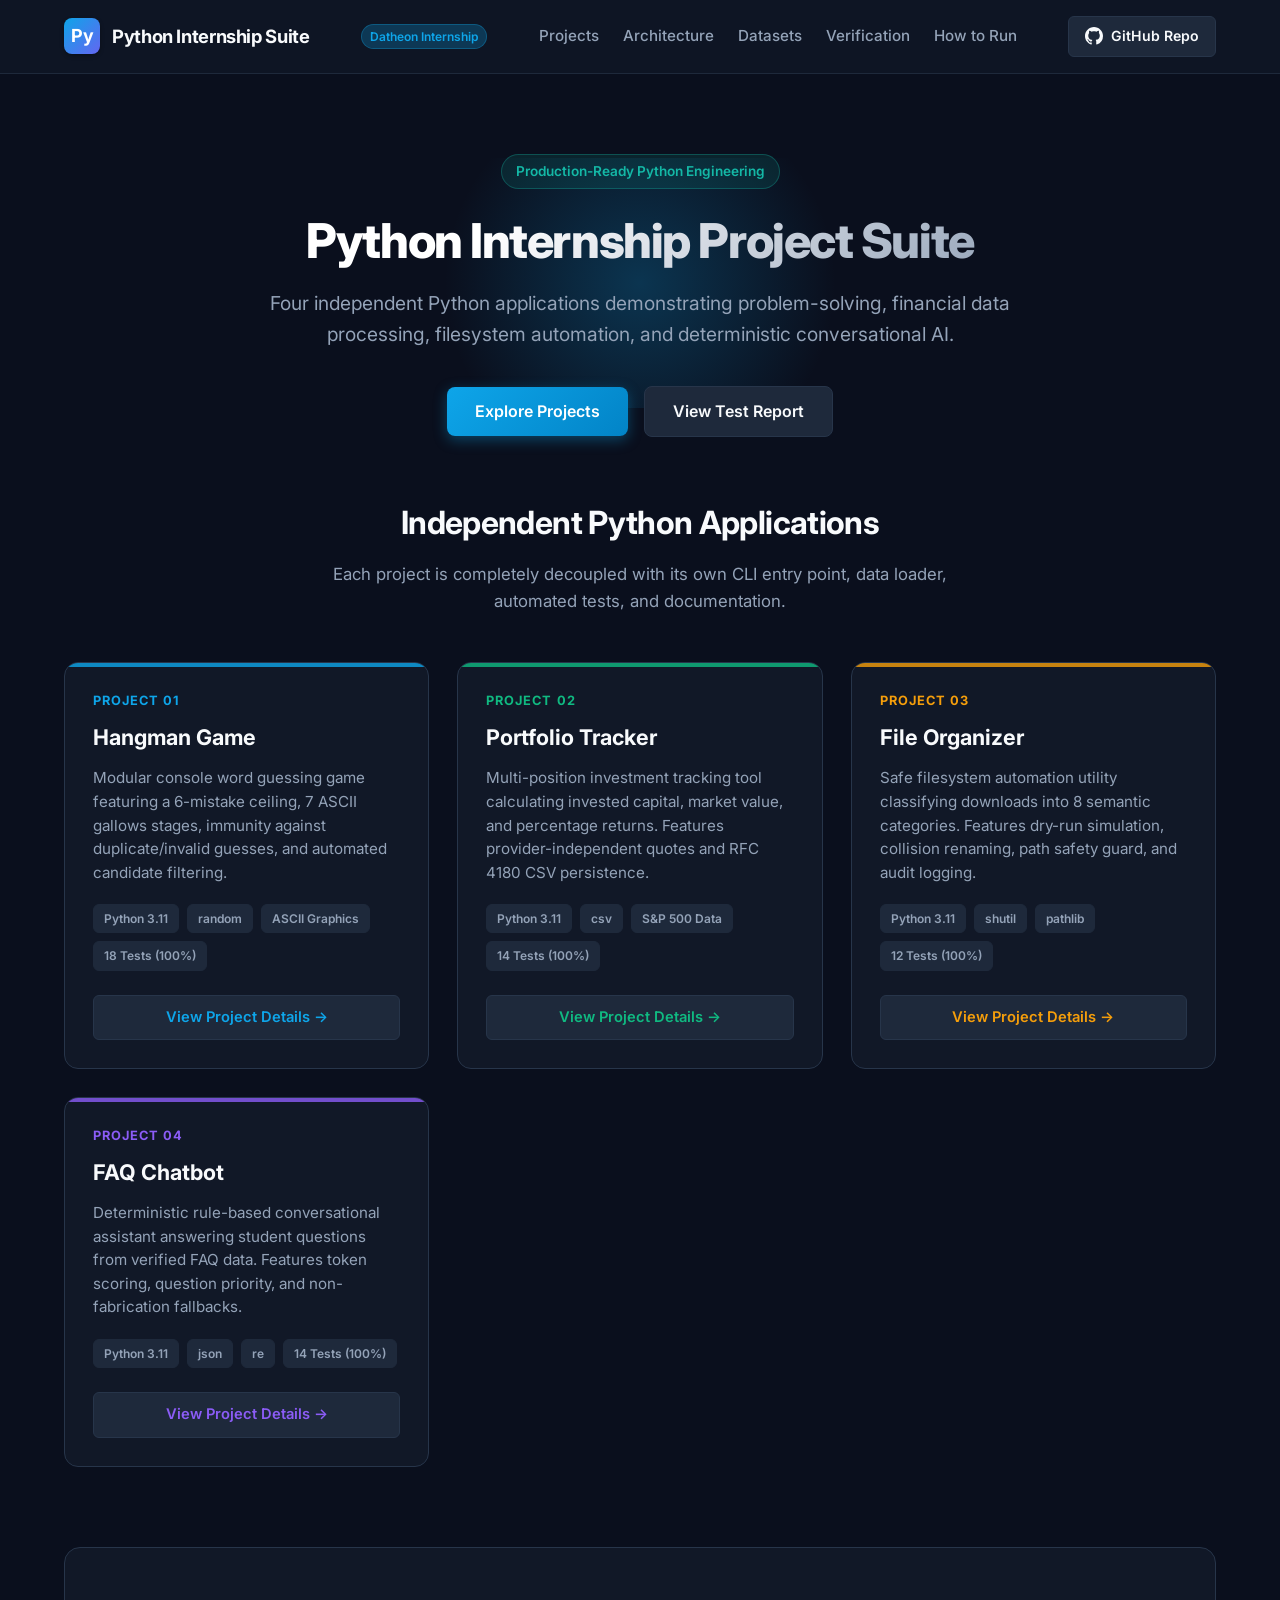
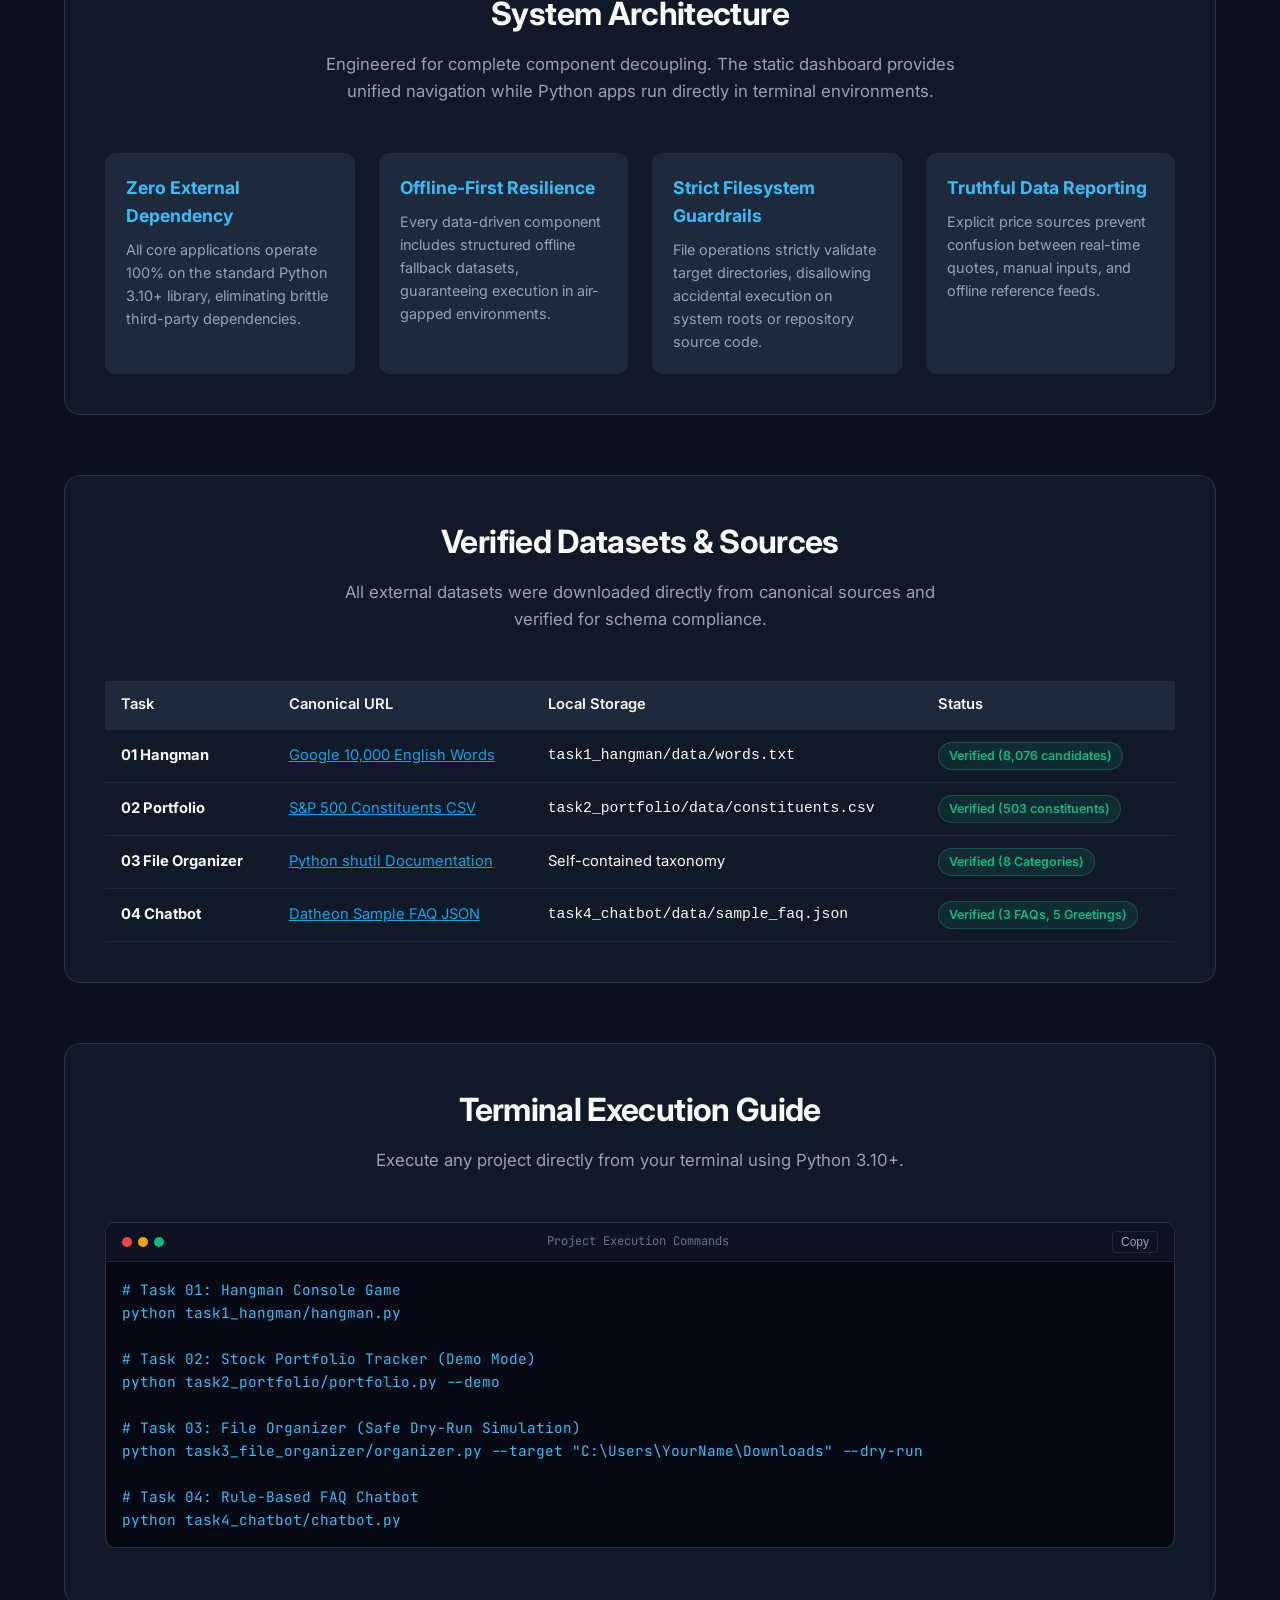
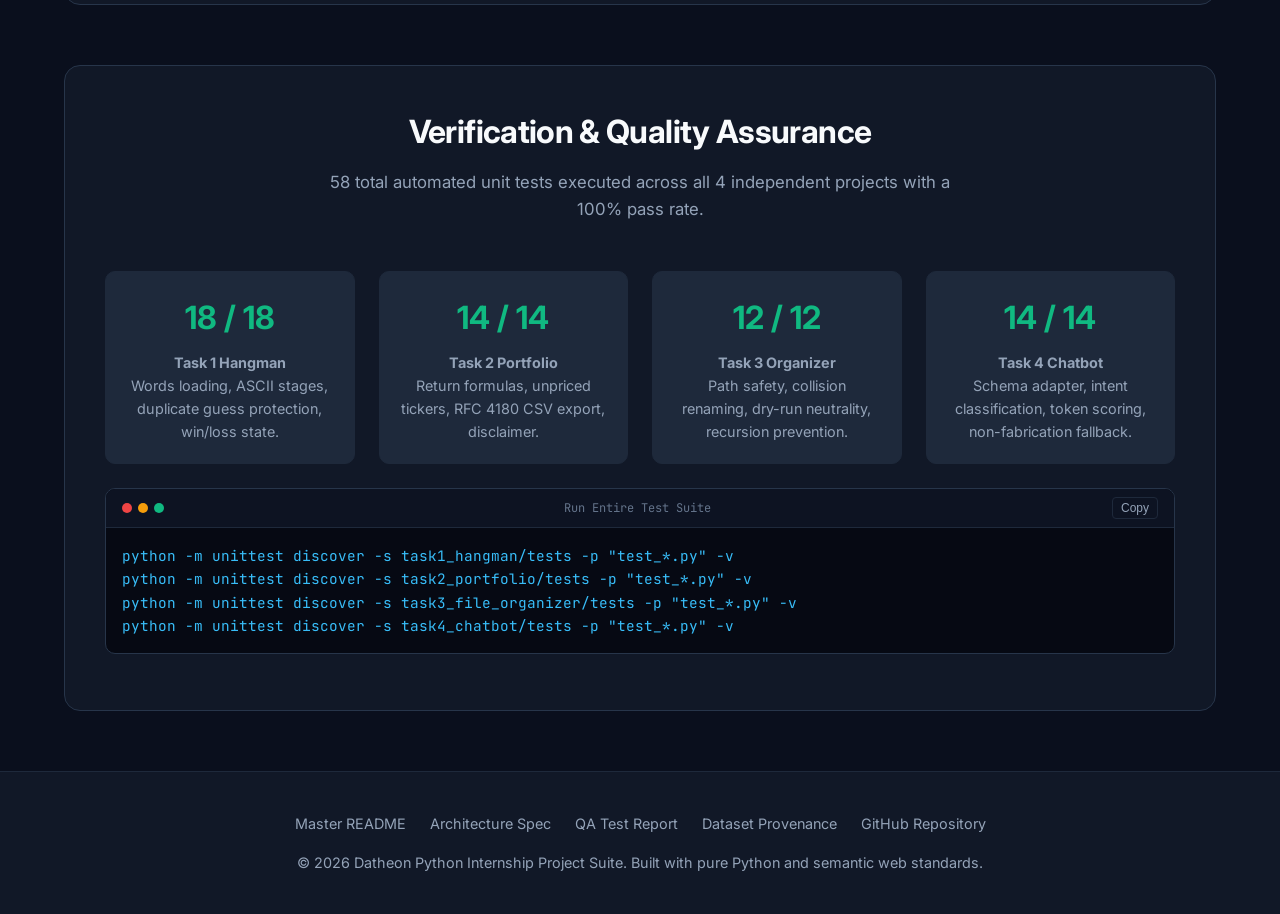
==== index.html @ d0af6e98 "feat(web): add project-specific entry portals and update all navigation to index.html" ====
<!DOCTYPE html>
<html lang="en">
<head>
  <meta charset="UTF-8">
  <meta name="viewport" content="width=device-width, initial-scale=1.0">
  <meta name="description" content="Datheon Python Internship Project Suite - Four independent, production-grade Python applications featuring word games, stock valuation, file automation, and rule-based conversational AI.">
  <title>Python Internship Project Suite | Universal Dashboard</title>
  <link rel="stylesheet" href="assets/css/styles.css">
  <link rel="preconnect" href="https://fonts.googleapis.com">
  <link rel="preconnect" href="https://fonts.gstatic.com" crossorigin>
  <link href="https://fonts.googleapis.com/css2?family=Inter:wght@400;500;600;700;800&family=JetBrains+Mono:wght@400;500;600&display=swap" rel="stylesheet">
</head>
<body>

  <!-- Site Navigation Header -->
  <header class="site-header">
    <div class="container nav-container">
      <a href="index.html" class="brand">
        <div class="brand-icon">Py</div>
        <div>
          <div class="brand-title">Python Internship Suite</div>
        </div>
      </a>
      <span class="brand-badge">Datheon Internship</span>
      <ul class="nav-links">
        <li><a href="#projects" class="nav-link">Projects</a></li>
        <li><a href="#architecture" class="nav-link">Architecture</a></li>
        <li><a href="#datasets" class="nav-link">Datasets</a></li>
        <li><a href="#verification" class="nav-link">Verification</a></li>
        <li><a href="#run" class="nav-link">How to Run</a></li>
      </ul>
      <a href="https://github.com/maheswari9080/Python-Programming-Internship-Datheon" target="_blank" rel="noopener noreferrer" class="btn-github">
        <svg width="18" height="18" viewBox="0 0 24 24" fill="currentColor"><path d="M12 0C5.37 0 0 5.37 0 12c0 5.31 3.435 9.795 8.205 11.385.6.105.825-.255.825-.57 0-.285-.015-1.23-.015-2.235-3.015.555-3.795-.735-4.035-1.41-.135-.345-.72-1.41-1.23-1.695-.42-.225-1.02-.78-.015-.795.945-.015 1.62.87 1.845 1.23 1.08 1.815 2.805 1.305 3.495.99.105-.78.42-1.305.765-1.605-2.67-.3-5.46-1.335-5.46-5.925 0-1.305.465-2.385 1.23-3.225-.12-.3-.54-1.53.12-3.18 0 0 1.005-.315 3.3 1.23.96-.27 1.98-.405 3-.405s2.04.135 3 .405c2.295-1.56 3.3-1.23 3.3-1.23.66 1.65.24 2.88.12 3.18.765.84 1.23 1.905 1.23 3.225 0 4.605-2.805 5.625-5.475 5.925.435.375.81 1.095.81 2.22 0 1.605-.015 2.895-.015 3.3 0 .315.225.69.825.57A12.02 12.02 0 0024 12c0-6.63-5.37-12-12-12z"/></svg>
        GitHub Repo
      </a>
    </div>
  </header>

  <!-- Hero Section -->
  <section class="hero">
    <div class="container hero-content">
      <div class="hero-badge">Production-Ready Python Engineering</div>
      <h1 class="hero-title">Python Internship Project Suite</h1>
      <p class="hero-subtitle">
        Four independent Python applications demonstrating problem-solving, financial data processing, 
        filesystem automation, and deterministic conversational AI.
      </p>
      <div class="hero-actions">
        <a href="#projects" class="btn-primary">Explore Projects</a>
        <a href="#verification" class="btn-secondary">View Test Report</a>
      </div>
    </div>
  </section>

  <main class="container">

    <!-- Four Projects Grid -->
    <section id="projects">
      <div class="section-heading">
        <h2 class="section-title">Independent Python Applications</h2>
        <p class="section-description">
          Each project is completely decoupled with its own CLI entry point, data loader, automated tests, and documentation.
        </p>
      </div>

      <div class="projects-grid">

        <!-- Project 01 -->
        <article class="project-card" style="--card-accent: #0ea5e9;">
          <div>
            <div class="card-number">Project 01</div>
            <h3 class="card-title">Hangman Game</h3>
            <p class="card-description">
              Modular console word guessing game featuring a 6-mistake ceiling, 7 ASCII gallows stages, 
              immunity against duplicate/invalid guesses, and automated candidate filtering.
            </p>
            <div class="tag-list">
              <span class="tag">Python 3.11</span>
              <span class="tag">random</span>
              <span class="tag">ASCII Graphics</span>
              <span class="tag">18 Tests (100%)</span>
            </div>
          </div>
          <a href="task1_hangman/index.html" class="card-action">View Project Details &rarr;</a>
        </article>

        <!-- Project 02 -->
        <article class="project-card" style="--card-accent: #10b981;">
          <div>
            <div class="card-number">Project 02</div>
            <h3 class="card-title">Portfolio Tracker</h3>
            <p class="card-description">
              Multi-position investment tracking tool calculating invested capital, market value, 
              and percentage returns. Features provider-independent quotes and RFC 4180 CSV persistence.
            </p>
            <div class="tag-list">
              <span class="tag">Python 3.11</span>
              <span class="tag">csv</span>
              <span class="tag">S&P 500 Data</span>
              <span class="tag">14 Tests (100%)</span>
            </div>
          </div>
          <a href="task2_portfolio/index.html" class="card-action">View Project Details &rarr;</a>
        </article>

        <!-- Project 03 -->
        <article class="project-card" style="--card-accent: #f59e0b;">
          <div>
            <div class="card-number">Project 03</div>
            <h3 class="card-title">File Organizer</h3>
            <p class="card-description">
              Safe filesystem automation utility classifying downloads into 8 semantic categories. 
              Features dry-run simulation, collision renaming, path safety guard, and audit logging.
            </p>
            <div class="tag-list">
              <span class="tag">Python 3.11</span>
              <span class="tag">shutil</span>
              <span class="tag">pathlib</span>
              <span class="tag">12 Tests (100%)</span>
            </div>
          </div>
          <a href="task3_file_organizer/index.html" class="card-action">View Project Details &rarr;</a>
        </article>

        <!-- Project 04 -->
        <article class="project-card" style="--card-accent: #8b5cf6;">
          <div>
            <div class="card-number">Project 04</div>
            <h3 class="card-title">FAQ Chatbot</h3>
            <p class="card-description">
              Deterministic rule-based conversational assistant answering student questions from verified FAQ data. 
              Features token scoring, question priority, and non-fabrication fallbacks.
            </p>
            <div class="tag-list">
              <span class="tag">Python 3.11</span>
              <span class="tag">json</span>
              <span class="tag">re</span>
              <span class="tag">14 Tests (100%)</span>
            </div>
          </div>
          <a href="task4_chatbot/index.html" class="card-action">View Project Details &rarr;</a>
        </article>

      </div>
    </section>

    <!-- Architecture Section -->
    <section id="architecture" class="info-section">
      <div class="section-heading">
        <h2 class="section-title">System Architecture</h2>
        <p class="section-description">
          Engineered for complete component decoupling. The static dashboard provides unified navigation while Python apps run directly in terminal environments.
        </p>
      </div>
      <div class="feature-grid">
        <div class="feature-box">
          <h4>Zero External Dependency</h4>
          <p>All core applications operate 100% on the standard Python 3.10+ library, eliminating brittle third-party dependencies.</p>
        </div>
        <div class="feature-box">
          <h4>Offline-First Resilience</h4>
          <p>Every data-driven component includes structured offline fallback datasets, guaranteeing execution in air-gapped environments.</p>
        </div>
        <div class="feature-box">
          <h4>Strict Filesystem Guardrails</h4>
          <p>File operations strictly validate target directories, disallowing accidental execution on system roots or repository source code.</p>
        </div>
        <div class="feature-box">
          <h4>Truthful Data Reporting</h4>
          <p>Explicit price sources prevent confusion between real-time quotes, manual inputs, and offline reference feeds.</p>
        </div>
      </div>
    </section>

    <!-- Datasets Section -->
    <section id="datasets" class="info-section">
      <div class="section-heading">
        <h2 class="section-title">Verified Datasets & Sources</h2>
        <p class="section-description">
          All external datasets were downloaded directly from canonical sources and verified for schema compliance.
        </p>
      </div>
      <table class="audit-table">
        <thead>
          <tr>
            <th>Task</th>
            <th>Canonical URL</th>
            <th>Local Storage</th>
            <th>Status</th>
          </tr>
        </thead>
        <tbody>
          <tr>
            <td><strong>01 Hangman</strong></td>
            <td><a href="https://raw.githubusercontent.com/first20hours/google-10000-english/master/google-10000-english-no-swears.txt" target="_blank" style="color:var(--primary);">Google 10,000 English Words</a></td>
            <td><code>task1_hangman/data/words.txt</code></td>
            <td><span class="status-badge verified">Verified (8,076 candidates)</span></td>
          </tr>
          <tr>
            <td><strong>02 Portfolio</strong></td>
            <td><a href="https://raw.githubusercontent.com/datasets/s-and-p-500-companies/master/data/constituents.csv" target="_blank" style="color:var(--primary);">S&P 500 Constituents CSV</a></td>
            <td><code>task2_portfolio/data/constituents.csv</code></td>
            <td><span class="status-badge verified">Verified (503 constituents)</span></td>
          </tr>
          <tr>
            <td><strong>03 File Organizer</strong></td>
            <td><a href="https://docs.python.org/3/library/shutil.html" target="_blank" style="color:var(--primary);">Python shutil Documentation</a></td>
            <td>Self-contained taxonomy</td>
            <td><span class="status-badge verified">Verified (8 Categories)</span></td>
          </tr>
          <tr>
            <td><strong>04 Chatbot</strong></td>
            <td><a href="https://www.datheon.in/datasets/sample_faq.json" target="_blank" style="color:var(--primary);">Datheon Sample FAQ JSON</a></td>
            <td><code>task4_chatbot/data/sample_faq.json</code></td>
            <td><span class="status-badge verified">Verified (3 FAQs, 5 Greetings)</span></td>
          </tr>
        </tbody>
      </table>
    </section>

    <!-- How to Run Section -->
    <section id="run" class="info-section">
      <div class="section-heading">
        <h2 class="section-title">Terminal Execution Guide</h2>
        <p class="section-description">
          Execute any project directly from your terminal using Python 3.10+.
        </p>
      </div>

      <div class="terminal-card">
        <div class="terminal-header">
          <div class="terminal-dots">
            <div class="dot dot-red"></div>
            <div class="dot dot-yellow"></div>
            <div class="dot dot-green"></div>
          </div>
          <span class="terminal-title">Project Execution Commands</span>
          <button class="btn-copy" data-target="cmd-run">Copy</button>
        </div>
        <div class="terminal-body" id="cmd-run"># Task 01: Hangman Console Game
python task1_hangman/hangman.py

# Task 02: Stock Portfolio Tracker (Demo Mode)
python task2_portfolio/portfolio.py --demo

# Task 03: File Organizer (Safe Dry-Run Simulation)
python task3_file_organizer/organizer.py --target "C:\Users\YourName\Downloads" --dry-run

# Task 04: Rule-Based FAQ Chatbot
python task4_chatbot/chatbot.py</div>
      </div>
    </section>

    <!-- Verification Section -->
    <section id="verification" class="info-section">
      <div class="section-heading">
        <h2 class="section-title">Verification & Quality Assurance</h2>
        <p class="section-description">
          58 total automated unit tests executed across all 4 independent projects with a 100% pass rate.
        </p>
      </div>

      <div class="feature-grid">
        <div class="feature-box" style="text-align: center;">
          <h4 style="font-size: 2rem; color: var(--success);">18 / 18</h4>
          <p><strong>Task 1 Hangman</strong><br>Words loading, ASCII stages, duplicate guess protection, win/loss state.</p>
        </div>
        <div class="feature-box" style="text-align: center;">
          <h4 style="font-size: 2rem; color: var(--success);">14 / 14</h4>
          <p><strong>Task 2 Portfolio</strong><br>Return formulas, unpriced tickers, RFC 4180 CSV export, disclaimer.</p>
        </div>
        <div class="feature-box" style="text-align: center;">
          <h4 style="font-size: 2rem; color: var(--success);">12 / 12</h4>
          <p><strong>Task 3 Organizer</strong><br>Path safety, collision renaming, dry-run neutrality, recursion prevention.</p>
        </div>
        <div class="feature-box" style="text-align: center;">
          <h4 style="font-size: 2rem; color: var(--success);">14 / 14</h4>
          <p><strong>Task 4 Chatbot</strong><br>Schema adapter, intent classification, token scoring, non-fabrication fallback.</p>
        </div>
      </div>

      <div class="terminal-card" style="margin-top: 24px;">
        <div class="terminal-header">
          <div class="terminal-dots">
            <div class="dot dot-red"></div>
            <div class="dot dot-yellow"></div>
            <div class="dot dot-green"></div>
          </div>
          <span class="terminal-title">Run Entire Test Suite</span>
          <button class="btn-copy" data-target="cmd-test">Copy</button>
        </div>
        <div class="terminal-body" id="cmd-test">python -m unittest discover -s task1_hangman/tests -p "test_*.py" -v
python -m unittest discover -s task2_portfolio/tests -p "test_*.py" -v
python -m unittest discover -s task3_file_organizer/tests -p "test_*.py" -v
python -m unittest discover -s task4_chatbot/tests -p "test_*.py" -v</div>
      </div>
    </section>

  </main>

  <!-- Site Footer -->
  <footer class="site-footer">
    <div class="container">
      <ul class="footer-links">
        <li><a href="README.md">Master README</a></li>
        <li><a href="docs/ARCHITECTURE.md">Architecture Spec</a></li>
        <li><a href="docs/TEST_REPORT.md">QA Test Report</a></li>
        <li><a href="docs/DATASET_SOURCES.md">Dataset Provenance</a></li>
        <li><a href="https://github.com/maheswari9080/Python-Programming-Internship-Datheon" target="_blank" rel="noopener noreferrer">GitHub Repository</a></li>
      </ul>
      <p>&copy; 2026 Datheon Python Internship Project Suite. Built with pure Python and semantic web standards.</p>
    </div>
  </footer>

  <script src="assets/js/main.js"></script>
</body>
</html>
---- assets/css/styles.css ----
/* ==========================================================================
   Design Tokens & Modern Styling System (design-colorize compliant)
   Datheon Python Internship Project Suite Universal Portal
   ========================================================================== */

:root {
  /* Color Roles - Canvas & Elevated Surfaces */
  --bg-canvas: #0a0f1d;
  --bg-surface: #111827;
  --bg-surface-elevated: #1e293b;
  --bg-surface-glass: rgba(17, 24, 39, 0.75);
  --bg-surface-hover: #263349;

  /* Brand & Accent Palettes */
  --primary: #0ea5e9;
  --primary-hover: #38bdf8;
  --primary-glow: rgba(14, 165, 233, 0.25);
  --accent-teal: #14b8a6;
  --accent-indigo: #6366f1;
  --accent-purple: #8b5cf6;

  /* Semantic State Roles */
  --success: #10b981;
  --success-bg: rgba(16, 185, 129, 0.12);
  --warning: #f59e0b;
  --warning-bg: rgba(245, 158, 11, 0.12);
  --danger: #ef4444;
  --danger-bg: rgba(239, 68, 68, 0.12);

  /* Typography Colors (WCAG AAA/AA Compliant) */
  --text-primary: #f8fafc;
  --text-secondary: #94a3b8;
  --text-muted: #64748b;
  --text-contrast: #ffffff;

  /* Borders & Dividers */
  --border-subtle: #1e293b;
  --border-card: #27354a;
  --border-focus: #38bdf8;

  /* Shadows & Depth */
  --shadow-sm: 0 2px 4px rgba(0, 0, 0, 0.3);
  --shadow-md: 0 6px 18px rgba(0, 0, 0, 0.4);
  --shadow-lg: 0 14px 34px rgba(0, 0, 0, 0.5);
  --shadow-glow: 0 0 25px rgba(14, 165, 233, 0.15);

  /* Typography Stack */
  --font-sans: 'Inter', system-ui, -apple-system, BlinkMacSystemFont, "Segoe UI", Roboto, sans-serif;
  --font-mono: 'JetBrains Mono', 'Fira Code', Consolas, "Courier New", monospace;

  /* Transitions */
  --transition-fast: 150ms cubic-bezier(0.4, 0, 0.2, 1);
  --transition-normal: 250ms cubic-bezier(0.4, 0, 0.2, 1);
}

/* Base Reset */
*, *::before, *::after {
  box-sizing: border-box;
  margin: 0;
  padding: 0;
}

body {
  font-family: var(--font-sans);
  background-color: var(--bg-canvas);
  color: var(--text-primary);
  line-height: 1.6;
  min-height: 100vh;
  display: flex;
  flex-direction: column;
  -webkit-font-smoothing: antialiased;
}

/* Universal Layout Container */
.container {
  width: 100%;
  max-width: 1200px;
  margin: 0 auto;
  padding: 0 24px;
}

/* Header & Navigation Bar */
.site-header {
  position: sticky;
  top: 0;
  z-index: 100;
  background: var(--bg-surface-glass);
  backdrop-filter: blur(14px);
  -webkit-backdrop-filter: blur(14px);
  border-bottom: 1px solid var(--border-subtle);
  padding: 16px 0;
}

.nav-container {
  display: flex;
  align-items: center;
  justify-content: space-between;
}

.brand {
  display: flex;
  align-items: center;
  gap: 12px;
  text-decoration: none;
  color: var(--text-primary);
}

.brand-icon {
  width: 36px;
  height: 36px;
  background: linear-gradient(135deg, var(--primary), var(--accent-indigo));
  border-radius: 8px;
  display: flex;
  align-items: center;
  justify-content: center;
  font-weight: 700;
  font-size: 18px;
  color: #fff;
  box-shadow: var(--shadow-sm);
}

.brand-title {
  font-size: 1.15rem;
  font-weight: 700;
  letter-spacing: -0.02em;
}

.brand-badge {
  font-size: 0.75rem;
  font-weight: 600;
  color: var(--primary);
  background: var(--primary-glow);
  padding: 2px 8px;
  border-radius: 9999px;
  border: 1px solid rgba(14, 165, 233, 0.3);
}

.nav-links {
  display: flex;
  align-items: center;
  gap: 24px;
  list-style: none;
}

.nav-link {
  text-decoration: none;
  color: var(--text-secondary);
  font-size: 0.95rem;
  font-weight: 500;
  transition: color var(--transition-fast);
}

.nav-link:hover, .nav-link:focus {
  color: var(--primary-hover);
}

.btn-github {
  display: inline-flex;
  align-items: center;
  gap: 8px;
  padding: 8px 16px;
  border-radius: 6px;
  background: var(--bg-surface-elevated);
  border: 1px solid var(--border-card);
  color: var(--text-primary);
  text-decoration: none;
  font-size: 0.88rem;
  font-weight: 600;
  transition: all var(--transition-fast);
}

.btn-github:hover {
  background: var(--bg-surface-hover);
  border-color: var(--primary);
  box-shadow: var(--shadow-glow);
}

/* Hero Section */
.hero {
  padding: 80px 0 60px;
  text-align: center;
  position: relative;
}

.hero::after {
  content: "";
  position: absolute;
  top: 20%;
  left: 50%;
  transform: translateX(-50%);
  width: 500px;
  height: 250px;
  background: radial-gradient(circle, var(--primary-glow) 0%, transparent 70%);
  pointer-events: none;
  z-index: 0;
}

.hero-content {
  position: relative;
  z-index: 1;
  max-width: 800px;
  margin: 0 auto;
}

.hero-badge {
  display: inline-flex;
  align-items: center;
  gap: 8px;
  font-size: 0.85rem;
  font-weight: 600;
  color: var(--accent-teal);
  background: rgba(20, 184, 166, 0.12);
  border: 1px solid rgba(20, 184, 166, 0.3);
  padding: 6px 14px;
  border-radius: 9999px;
  margin-bottom: 24px;
}

.hero-title {
  font-size: 3rem;
  font-weight: 800;
  letter-spacing: -0.03em;
  line-height: 1.15;
  margin-bottom: 20px;
  background: linear-gradient(135deg, #ffffff 30%, var(--text-secondary) 100%);
  -webkit-background-clip: text;
  -webkit-text-fill-color: transparent;
}

.hero-subtitle {
  font-size: 1.2rem;
  color: var(--text-secondary);
  line-height: 1.6;
  margin-bottom: 36px;
}

.hero-actions {
  display: flex;
  align-items: center;
  justify-content: center;
  gap: 16px;
  flex-wrap: wrap;
}

.btn-primary {
  padding: 12px 28px;
  border-radius: 8px;
  background: linear-gradient(135deg, var(--primary), #0284c7);
  color: #fff;
  font-weight: 600;
  font-size: 1rem;
  text-decoration: none;
  border: none;
  cursor: pointer;
  box-shadow: 0 4px 14px rgba(14, 165, 233, 0.35);
  transition: all var(--transition-normal);
}

.btn-primary:hover {
  transform: translateY(-2px);
  box-shadow: 0 6px 20px rgba(14, 165, 233, 0.5);
}

.btn-secondary {
  padding: 12px 28px;
  border-radius: 8px;
  background: var(--bg-surface-elevated);
  border: 1px solid var(--border-card);
  color: var(--text-primary);
  font-weight: 600;
  font-size: 1rem;
  text-decoration: none;
  transition: all var(--transition-normal);
}

.btn-secondary:hover {
  background: var(--bg-surface-hover);
  border-color: var(--primary);
}

/* Section Common Styling */
.section-heading {
  text-align: center;
  margin-bottom: 48px;
}

.section-title {
  font-size: 2rem;
  font-weight: 700;
  letter-spacing: -0.02em;
  margin-bottom: 12px;
}

.section-description {
  color: var(--text-secondary);
  font-size: 1.05rem;
  max-width: 650px;
  margin: 0 auto;
}

/* Projects Cards Grid */
.projects-grid {
  display: grid;
  grid-template-columns: repeat(auto-fit, minmax(270px, 1fr));
  gap: 28px;
  margin-bottom: 80px;
}

.project-card {
  background: var(--bg-surface);
  border: 1px solid var(--border-card);
  border-radius: 14px;
  padding: 28px;
  display: flex;
  flex-direction: column;
  justify-content: space-between;
  transition: all var(--transition-normal);
  position: relative;
  overflow: hidden;
}

.project-card::before {
  content: "";
  position: absolute;
  top: 0;
  left: 0;
  width: 100%;
  height: 4px;
  background: var(--card-accent, var(--primary));
  opacity: 0.8;
}

.project-card:hover {
  transform: translateY(-5px);
  border-color: var(--border-focus);
  box-shadow: var(--shadow-lg), var(--shadow-glow);
}

.card-number {
  font-size: 0.8rem;
  font-weight: 700;
  color: var(--card-accent, var(--primary));
  letter-spacing: 0.08em;
  text-transform: uppercase;
  margin-bottom: 8px;
}

.card-title {
  font-size: 1.35rem;
  font-weight: 700;
  margin-bottom: 12px;
  color: var(--text-primary);
}

.card-description {
  font-size: 0.95rem;
  color: var(--text-secondary);
  line-height: 1.55;
  margin-bottom: 20px;
  flex-grow: 1;
}

.tag-list {
  display: flex;
  flex-wrap: wrap;
  gap: 8px;
  margin-bottom: 24px;
}

.tag {
  font-size: 0.75rem;
  font-weight: 600;
  padding: 4px 10px;
  border-radius: 6px;
  background: var(--bg-surface-elevated);
  color: var(--text-secondary);
  border: 1px solid var(--border-subtle);
}

.card-action {
  display: inline-flex;
  align-items: center;
  justify-content: center;
  gap: 8px;
  padding: 10px 18px;
  border-radius: 6px;
  background: var(--bg-surface-elevated);
  border: 1px solid var(--border-card);
  color: var(--card-accent, var(--primary));
  text-decoration: none;
  font-weight: 600;
  font-size: 0.92rem;
  transition: all var(--transition-fast);
}

.card-action:hover {
  background: var(--card-accent, var(--primary));
  color: #fff;
  border-color: var(--card-accent, var(--primary));
}

/* Feature Breakdown & Architecture */
.info-section {
  background: var(--bg-surface);
  border: 1px solid var(--border-card);
  border-radius: 16px;
  padding: 40px;
  margin-bottom: 60px;
}

.feature-grid {
  display: grid;
  grid-template-columns: repeat(auto-fit, minmax(240px, 1fr));
  gap: 24px;
}

.feature-box {
  background: var(--bg-surface-elevated);
  border: 1px solid var(--border-subtle);
  border-radius: 10px;
  padding: 20px;
}

.feature-box h4 {
  font-size: 1.1rem;
  margin-bottom: 8px;
  color: var(--primary-hover);
}

.feature-box p {
  font-size: 0.9rem;
  color: var(--text-secondary);
}

/* Code Snippet Box */
.terminal-card {
  background: #060913;
  border: 1px solid var(--border-card);
  border-radius: 10px;
  overflow: hidden;
  margin: 16px 0;
}

.terminal-header {
  background: #0d1322;
  padding: 8px 16px;
  display: flex;
  align-items: center;
  justify-content: space-between;
  border-bottom: 1px solid var(--border-subtle);
}

.terminal-dots {
  display: flex;
  gap: 6px;
}

.dot {
  width: 10px;
  height: 10px;
  border-radius: 50%;
}
.dot-red { background: #ef4444; }
.dot-yellow { background: #f59e0b; }
.dot-green { background: #10b981; }

.terminal-title {
  font-size: 0.75rem;
  font-family: var(--font-mono);
  color: var(--text-muted);
}

.btn-copy {
  background: none;
  border: 1px solid var(--border-subtle);
  color: var(--text-secondary);
  font-size: 0.75rem;
  padding: 3px 8px;
  border-radius: 4px;
  cursor: pointer;
  transition: all var(--transition-fast);
}

.btn-copy:hover {
  color: var(--text-primary);
  border-color: var(--primary);
}

.terminal-body {
  padding: 16px;
  font-family: var(--font-mono);
  font-size: 0.9rem;
  color: #38bdf8;
  overflow-x: auto;
  white-space: pre-wrap;
}

/* Status Audit Table */
.audit-table {
  width: 100%;
  border-collapse: collapse;
  margin-top: 16px;
  font-size: 0.92rem;
}

.audit-table th, .audit-table td {
  padding: 12px 16px;
  text-align: left;
  border-bottom: 1px solid var(--border-subtle);
}

.audit-table th {
  background: var(--bg-surface-elevated);
  color: var(--text-primary);
  font-weight: 600;
}

.status-badge {
  display: inline-flex;
  align-items: center;
  gap: 6px;
  padding: 3px 10px;
  border-radius: 9999px;
  font-size: 0.78rem;
  font-weight: 600;
}
.status-badge.verified {
  background: var(--success-bg);
  color: var(--success);
  border: 1px solid rgba(16, 185, 129, 0.3);
}

/* Footer */
.site-footer {
  margin-top: auto;
  border-top: 1px solid var(--border-subtle);
  background: var(--bg-surface);
  padding: 40px 0;
  text-align: center;
  color: var(--text-secondary);
  font-size: 0.9rem;
}

.footer-links {
  display: flex;
  justify-content: center;
  gap: 24px;
  margin-bottom: 16px;
  list-style: none;
}

.footer-links a {
  color: var(--text-secondary);
  text-decoration: none;
  transition: color var(--transition-fast);
}

.footer-links a:hover {
  color: var(--primary);
}

/* Subpage Breadcrumb */
.breadcrumb {
  margin: 20px 0;
  font-size: 0.9rem;
}

.breadcrumb a {
  color: var(--primary);
  text-decoration: none;
}

.breadcrumb span {
  color: var(--text-muted);
  margin: 0 8px;
}

/* Accessibility & Reduced Motion */
@media (prefers-reduced-motion: reduce) {
  *, *::before, *::after {
    animation-duration: 0.01ms !important;
    animation-iteration-count: 1 !important;
    transition-duration: 0.01ms !important;
    scroll-behavior: auto !important;
  }
}

/* Responsive adjustments */
@media (max-width: 768px) {
  .hero-title { font-size: 2.2rem; }
  .nav-links { display: none; }
  .info-section { padding: 24px; }
}
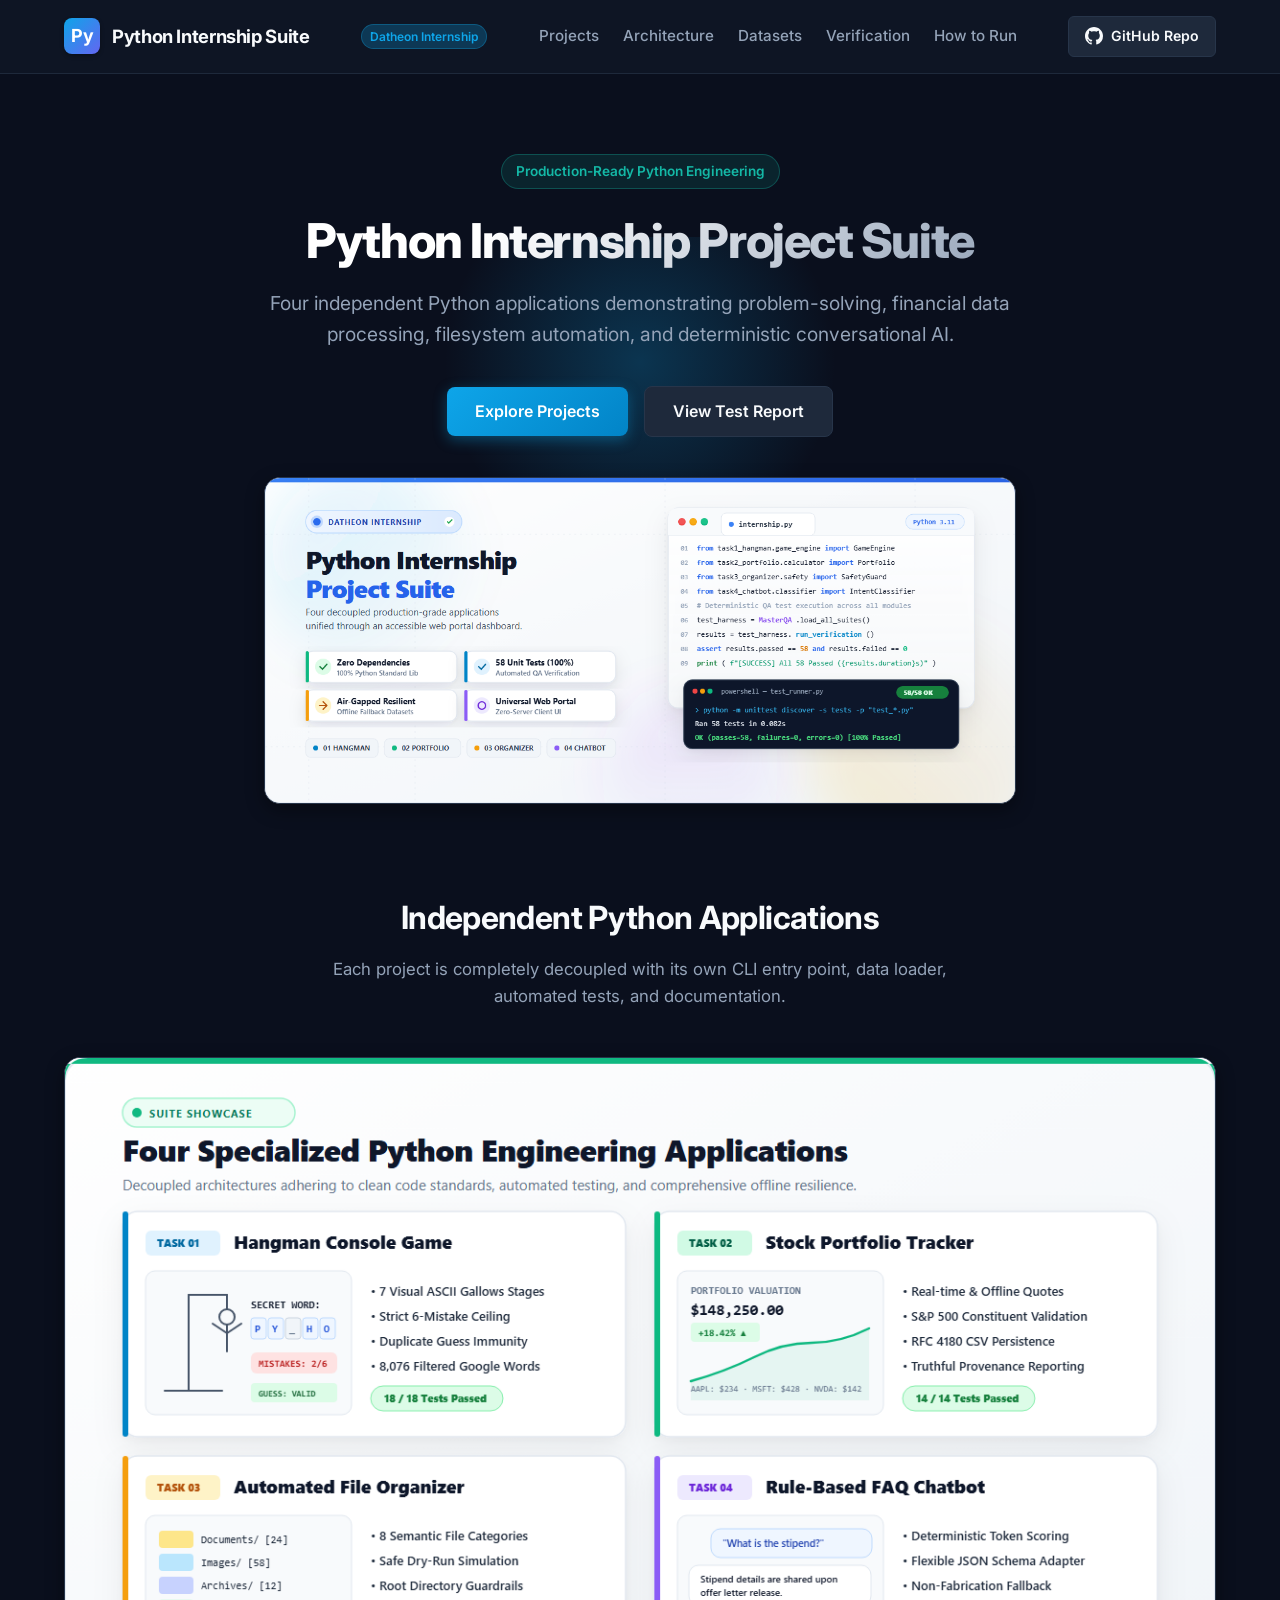
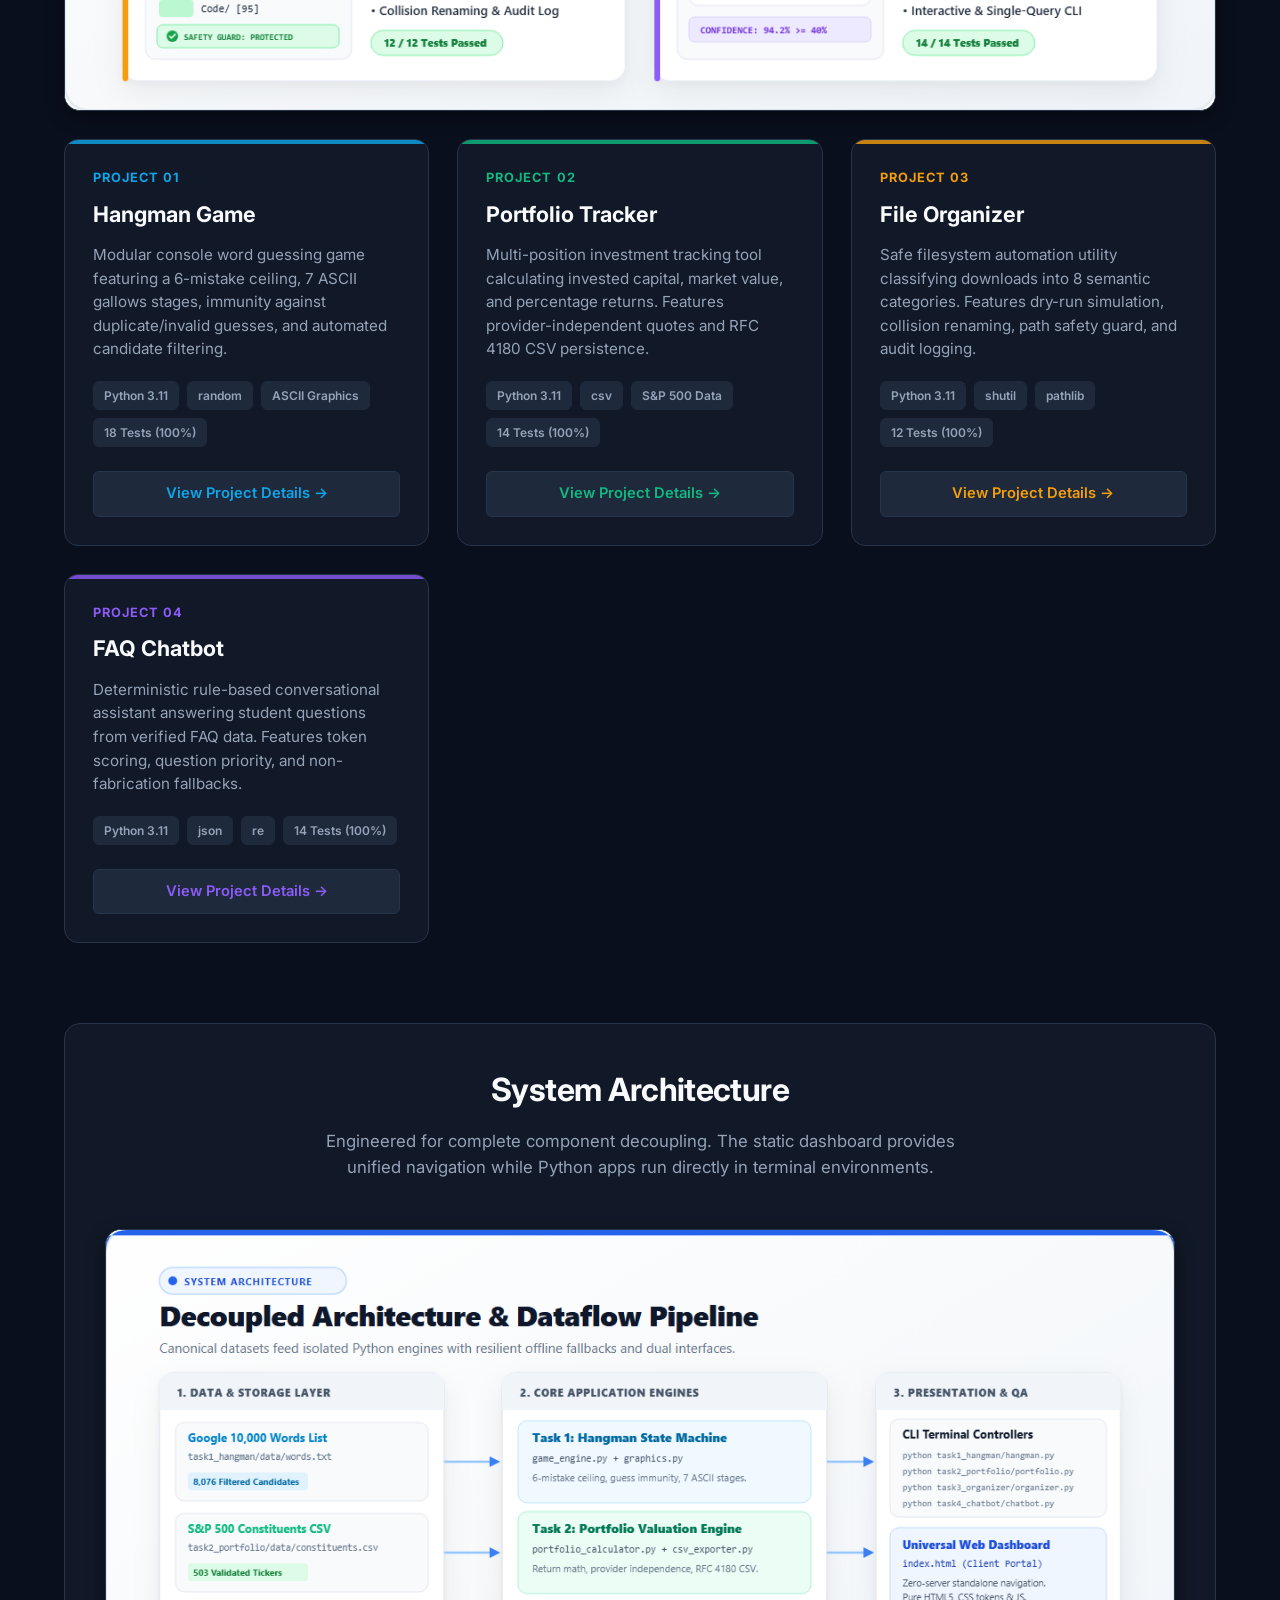
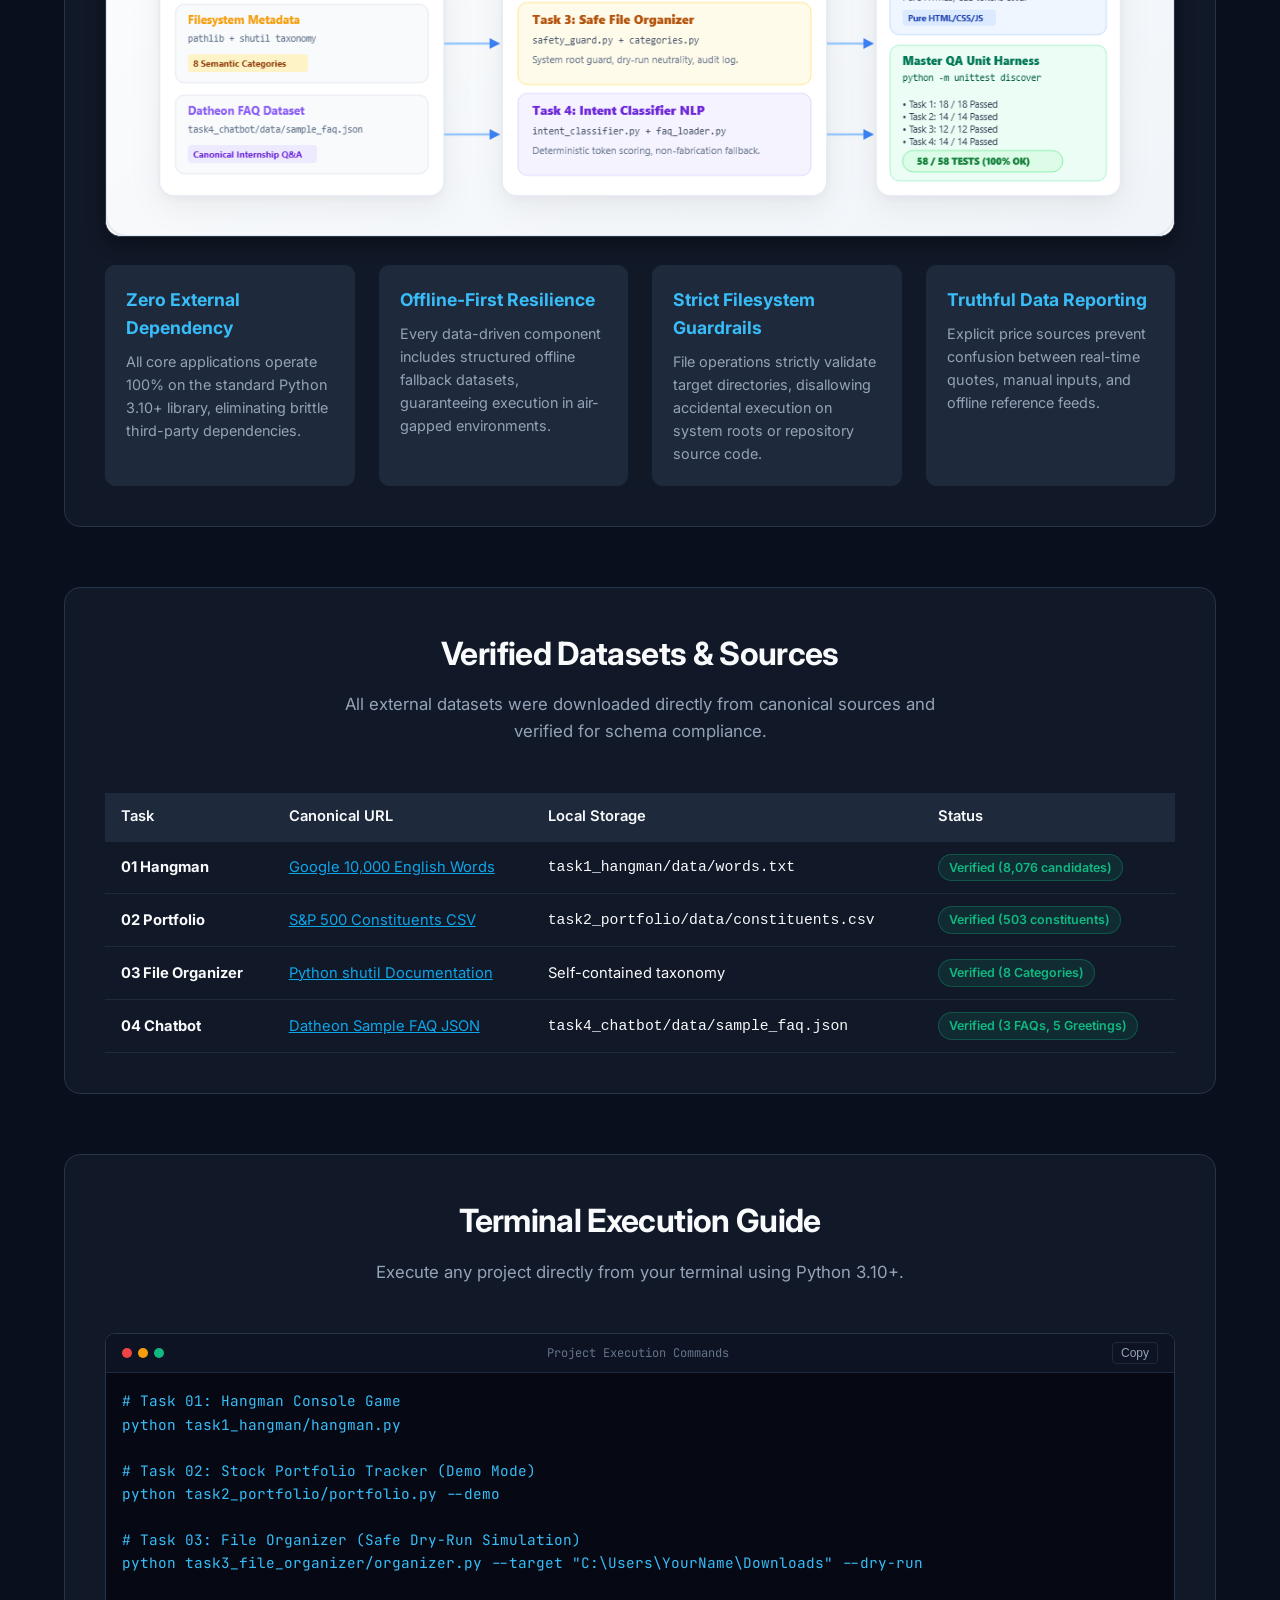
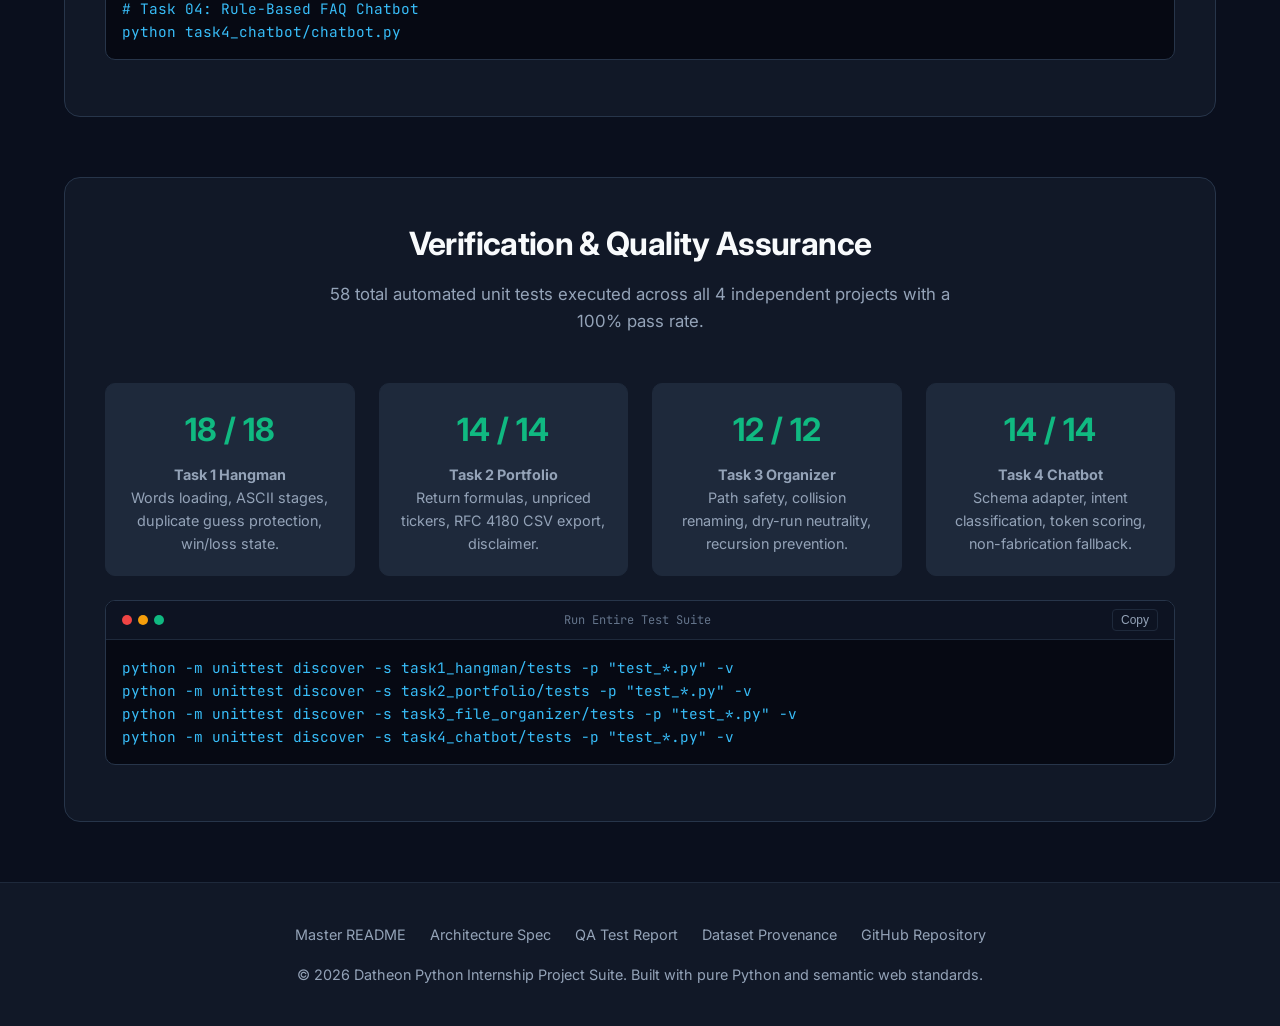
==== commit 74d6580b: "feat(web): embed premium light-theme visual banners into universal dashboard" ====
--- a/index.html
+++ b/index.html
@@ -49,6 +49,9 @@
         <a href="#projects" class="btn-primary">Explore Projects</a>
         <a href="#verification" class="btn-secondary">View Test Report</a>
       </div>
+      <div class="media-banner" style="margin-top: 40px;">
+        <img src="assets/images/banner_light_hero.png" alt="Python Internship Project Suite — Universal Dashboard" width="1200" height="520" />
+      </div>
     </div>
   </section>
 
@@ -61,6 +64,10 @@
         <p class="section-description">
           Each project is completely decoupled with its own CLI entry point, data loader, automated tests, and documentation.
         </p>
+      </div>
+
+      <div class="media-banner">
+        <img src="assets/images/showcase_light_suite.png" alt="Four Specialized Python Engineering Applications" width="1200" height="680" />
       </div>
 
       <div class="projects-grid">
@@ -152,6 +159,11 @@
           Engineered for complete component decoupling. The static dashboard provides unified navigation while Python apps run directly in terminal environments.
         </p>
       </div>
+
+      <div class="media-banner">
+        <img src="assets/images/architecture_light_flow.png" alt="Decoupled Architecture & Dataflow Pipeline" width="1200" height="680" />
+      </div>
+
       <div class="feature-grid">
         <div class="feature-box">
           <h4>Zero External Dependency</h4>
--- a/assets/css/styles.css
+++ b/assets/css/styles.css
@@ -575,6 +575,29 @@
   margin: 0 8px;
 }
 
+/* Media & Visual Banner Cards */
+.media-banner {
+  width: 100%;
+  border-radius: 16px;
+  overflow: hidden;
+  border: 1px solid var(--border-card);
+  box-shadow: var(--shadow-md);
+  margin: 28px 0;
+  background: #ffffff;
+  display: block;
+  transition: transform var(--transition-normal), box-shadow var(--transition-normal);
+}
+
+.media-banner:hover {
+  box-shadow: var(--shadow-lg), var(--shadow-glow);
+}
+
+.media-banner img {
+  display: block;
+  width: 100%;
+  height: auto;
+}
+
 /* Accessibility & Reduced Motion */
 @media (prefers-reduced-motion: reduce) {
   *, *::before, *::after {
